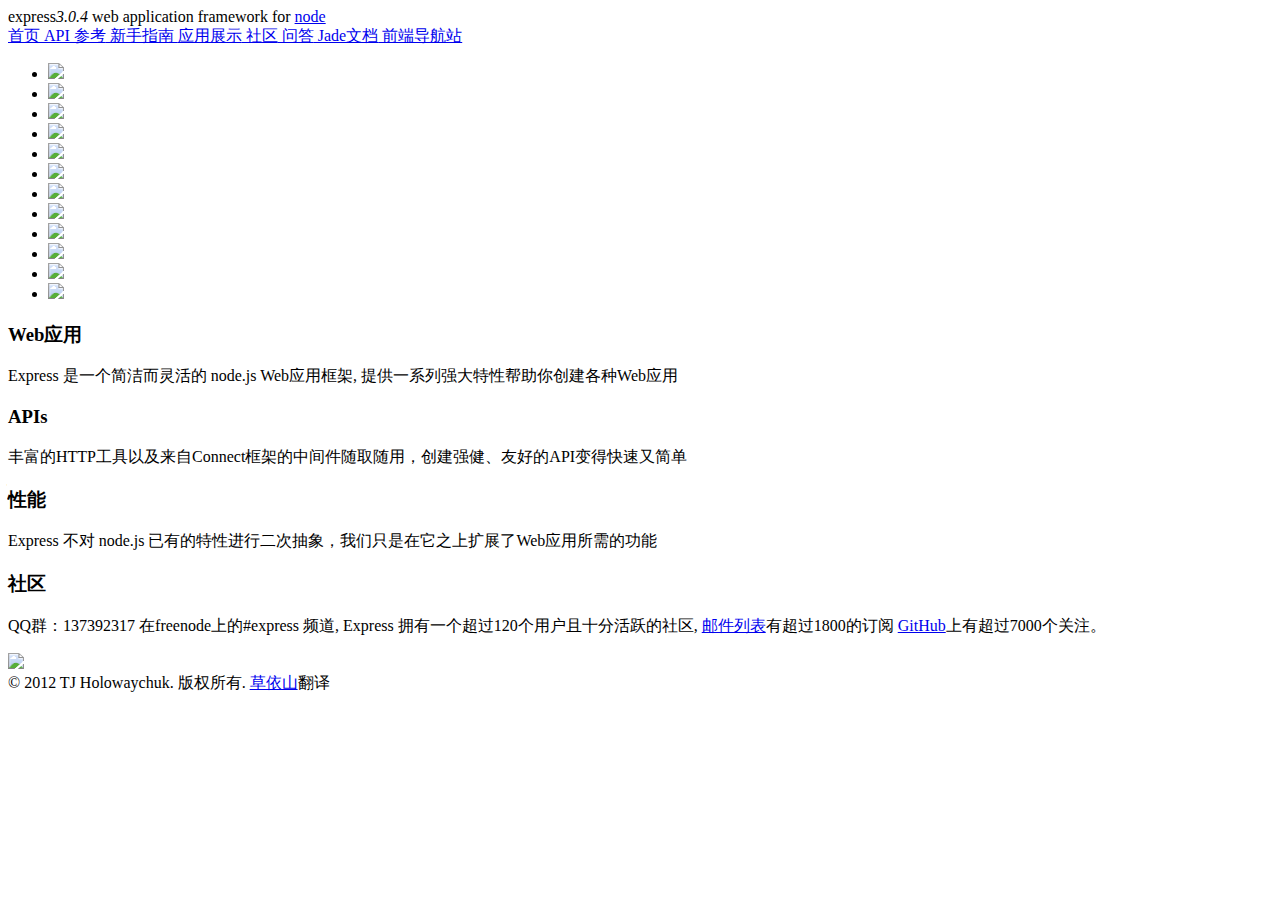
==== index.html @ d4cebff9 "重新生成" ====
<!DOCTYPE html><html><head><title>Express - 中文文档( node.js Web应用框架 )</title><link rel="stylesheet" href="style.css"><link rel="stylesheet" href="//fonts.googleapis.com/css?family=Open+Sans:300,400,600,700&amp;subset=latin,latin-ext"><meta http-equiv="Content-Type" content="text/html; charset=UTF-8"><meta name="keywords" content="node.js express 中文文档, node express 中文, node express中文文档, express 翻译 api, expressjs 文档, exress框架 中文手册, node expressjs 中文文档, expressjs 中文文档, node express中文, Express框架的中文, express 中文 node, node.js网络应用, express node 文档, express.js 中文, express 中文文档"><script src="http://libs.baidu.com/jquery/1.7.2/jquery.js"></script><script src="app.js"></script><script src="retina.js"></script></head><body><div class="bar"></div><section id="content"><header><section id="logo"><span class="express">express<em>3.0.4</em></span><span class="description"> 
web application framework for <a href="http://nodejs.org">node  </a></span></section><nav class="clearfix"><a href="./" target="_self" class="active"> 首页</a><a href="./api.html" target="_self" class=""> API 参考</a><a href="./guide.html" target="_self" class=""> 新手指南 </a><a href="./applications.html" target="_self" class=""> 应用展示</a><a href="./community.html" target="_self" class=""> 社区</a><a href="./faq.html" target="_self" class=""> 问答</a><a href="./jade.html" target="_self" class=""> Jade文档</a><a href="http://123.jser.us" target="_blank" class=""> 前端导航站 </a></nav></header></section><section id="logos"><div class="content"><ul><li><img src="./images/apps/logos/learnboost.png"></li><li><img src="./images/apps/logos/storify.png"></li><li><img src="./images/apps/logos/geeklist.png"></li><li><img src="./images/apps/logos/klout.png"></li><li><img src="./images/apps/logos/koding.png"></li><li><img src="./images/apps/logos/clipboard.png"></li><li><img src="./images/apps/logos/mcdonalds.png"></li><li><img src="./images/apps/logos/mozilla.png"></li><li><img src="./images/apps/logos/ebay.png"></li><!--+logo('nerve')--><li><img src="./images/apps/logos/uber.png"></li><li><img src="./images/apps/logos/starbucks.png"></li><li><img src="./images/apps/logos/yahoo.png"></li><!--+logo('canadian-tire')--><!--+logo('doodle-or-die')--></ul></div></section><section id="intro"><div class="content"><div id="boxes" class="clearfix"><section id="web-applications"><h3>Web应用</h3><p>Express 是一个简洁而灵活的 node.js Web应用框架, 提供一系列强大特性帮助你创建各种Web应用
</p></section><section id="apis"><h3>APIs</h3><p>丰富的HTTP工具以及来自Connect框架的中间件随取随用，创建强健、友好的API变得快速又简单
</p></section><section id="performance"><h3>性能</h3><p>Express 不对 node.js 已有的特性进行二次抽象，我们只是在它之上扩展了Web应用所需的功能
</p></section><section id="community"><h3>社区</h3><p>QQ群：137392317
在freenode上的#express 频道, Express 拥有一个超过120个用户且十分活跃的社区,
<a href="https://groups.google.com/group/express-js">邮件列表</a>有超过1800的订阅 
<a href="http://github.com/visionmedia/express">GitHub</a>上有超过7000个关注。 </p></section></div></div></section><script>(function() {
  var ga = document.createElement('script'); ga.type = 'text/javascript'; ga.async = true;
  ga.src = ('https:' == document.location.protocol ? 'https://' : 'http://') + 'hm.baidu.com/h.js?47a437a0834ace3da0dac1156ed8369f';
  var s = document.getElementsByTagName('script')[0]; s.parentNode.insertBefore(ga, s);
})();
</script><a id="top" href="#"><img src="images/arrow.png"></a><footer><div id="footer-content">© 2012 TJ Holowaychuk. 版权所有. <a href="http://jser.me">草依山</a>翻译</div></footer></body></html>
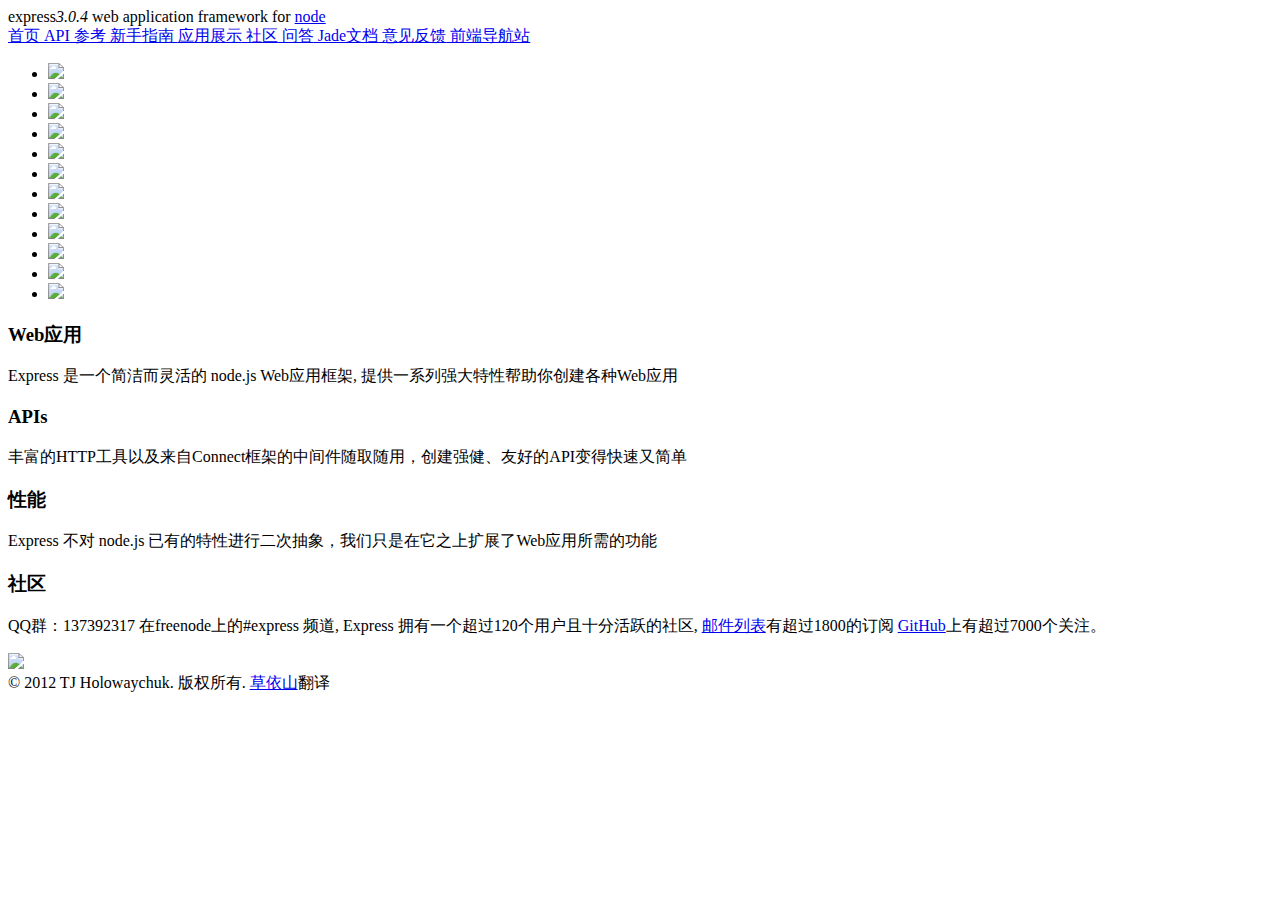
==== commit f25dc22a: "意见反馈" ====
--- a/index.html
+++ b/index.html
@@ -1,5 +1,5 @@
 <!DOCTYPE html><html><head><title>Express - 中文文档( node.js Web应用框架 )</title><link rel="stylesheet" href="style.css"><link rel="stylesheet" href="//fonts.googleapis.com/css?family=Open+Sans:300,400,600,700&amp;subset=latin,latin-ext"><meta http-equiv="Content-Type" content="text/html; charset=UTF-8"><meta name="keywords" content="node.js express 中文文档, node express 中文, node express中文文档, express 翻译 api, expressjs 文档, exress框架 中文手册, node expressjs 中文文档, expressjs 中文文档, node express中文, Express框架的中文, express 中文 node, node.js网络应用, express node 文档, express.js 中文, express 中文文档"><script src="http://libs.baidu.com/jquery/1.7.2/jquery.js"></script><script src="app.js"></script><script src="retina.js"></script></head><body><div class="bar"></div><section id="content"><header><section id="logo"><span class="express">express<em>3.0.4</em></span><span class="description"> 
-web application framework for <a href="http://nodejs.org">node  </a></span></section><nav class="clearfix"><a href="./" target="_self" class="active"> 首页</a><a href="./api.html" target="_self" class=""> API 参考</a><a href="./guide.html" target="_self" class=""> 新手指南 </a><a href="./applications.html" target="_self" class=""> 应用展示</a><a href="./community.html" target="_self" class=""> 社区</a><a href="./faq.html" target="_self" class=""> 问答</a><a href="./jade.html" target="_self" class=""> Jade文档</a><a href="http://123.jser.us" target="_blank" class=""> 前端导航站 </a></nav></header></section><section id="logos"><div class="content"><ul><li><img src="./images/apps/logos/learnboost.png"></li><li><img src="./images/apps/logos/storify.png"></li><li><img src="./images/apps/logos/geeklist.png"></li><li><img src="./images/apps/logos/klout.png"></li><li><img src="./images/apps/logos/koding.png"></li><li><img src="./images/apps/logos/clipboard.png"></li><li><img src="./images/apps/logos/mcdonalds.png"></li><li><img src="./images/apps/logos/mozilla.png"></li><li><img src="./images/apps/logos/ebay.png"></li><!--+logo('nerve')--><li><img src="./images/apps/logos/uber.png"></li><li><img src="./images/apps/logos/starbucks.png"></li><li><img src="./images/apps/logos/yahoo.png"></li><!--+logo('canadian-tire')--><!--+logo('doodle-or-die')--></ul></div></section><section id="intro"><div class="content"><div id="boxes" class="clearfix"><section id="web-applications"><h3>Web应用</h3><p>Express 是一个简洁而灵活的 node.js Web应用框架, 提供一系列强大特性帮助你创建各种Web应用
+web application framework for <a href="http://nodejs.org">node  </a></span></section><nav class="clearfix"><a href="./" target="_self" class="active"> 首页</a><a href="./api.html" target="_self" class=""> API 参考</a><a href="./guide.html" target="_self" class=""> 新手指南 </a><a href="./applications.html" target="_self" class=""> 应用展示</a><a href="./community.html" target="_self" class=""> 社区</a><a href="./faq.html" target="_self" class=""> 问答</a><a href="./jade.html" target="_self" class=""> Jade文档</a><a href="https://github.com/jserme/expressjs.com/issues/new" target="_self" class=""> 意见反馈</a><a href="http://123.jser.us" target="_blank" class=""> 前端导航站 </a></nav></header></section><section id="logos"><div class="content"><ul><li><img src="./images/apps/logos/learnboost.png"></li><li><img src="./images/apps/logos/storify.png"></li><li><img src="./images/apps/logos/geeklist.png"></li><li><img src="./images/apps/logos/klout.png"></li><li><img src="./images/apps/logos/koding.png"></li><li><img src="./images/apps/logos/clipboard.png"></li><li><img src="./images/apps/logos/mcdonalds.png"></li><li><img src="./images/apps/logos/mozilla.png"></li><li><img src="./images/apps/logos/ebay.png"></li><!--+logo('nerve')--><li><img src="./images/apps/logos/uber.png"></li><li><img src="./images/apps/logos/starbucks.png"></li><li><img src="./images/apps/logos/yahoo.png"></li><!--+logo('canadian-tire')--><!--+logo('doodle-or-die')--></ul></div></section><section id="intro"><div class="content"><div id="boxes" class="clearfix"><section id="web-applications"><h3>Web应用</h3><p>Express 是一个简洁而灵活的 node.js Web应用框架, 提供一系列强大特性帮助你创建各种Web应用
 </p></section><section id="apis"><h3>APIs</h3><p>丰富的HTTP工具以及来自Connect框架的中间件随取随用，创建强健、友好的API变得快速又简单
 </p></section><section id="performance"><h3>性能</h3><p>Express 不对 node.js 已有的特性进行二次抽象，我们只是在它之上扩展了Web应用所需的功能
 </p></section><section id="community"><h3>社区</h3><p>QQ群：137392317
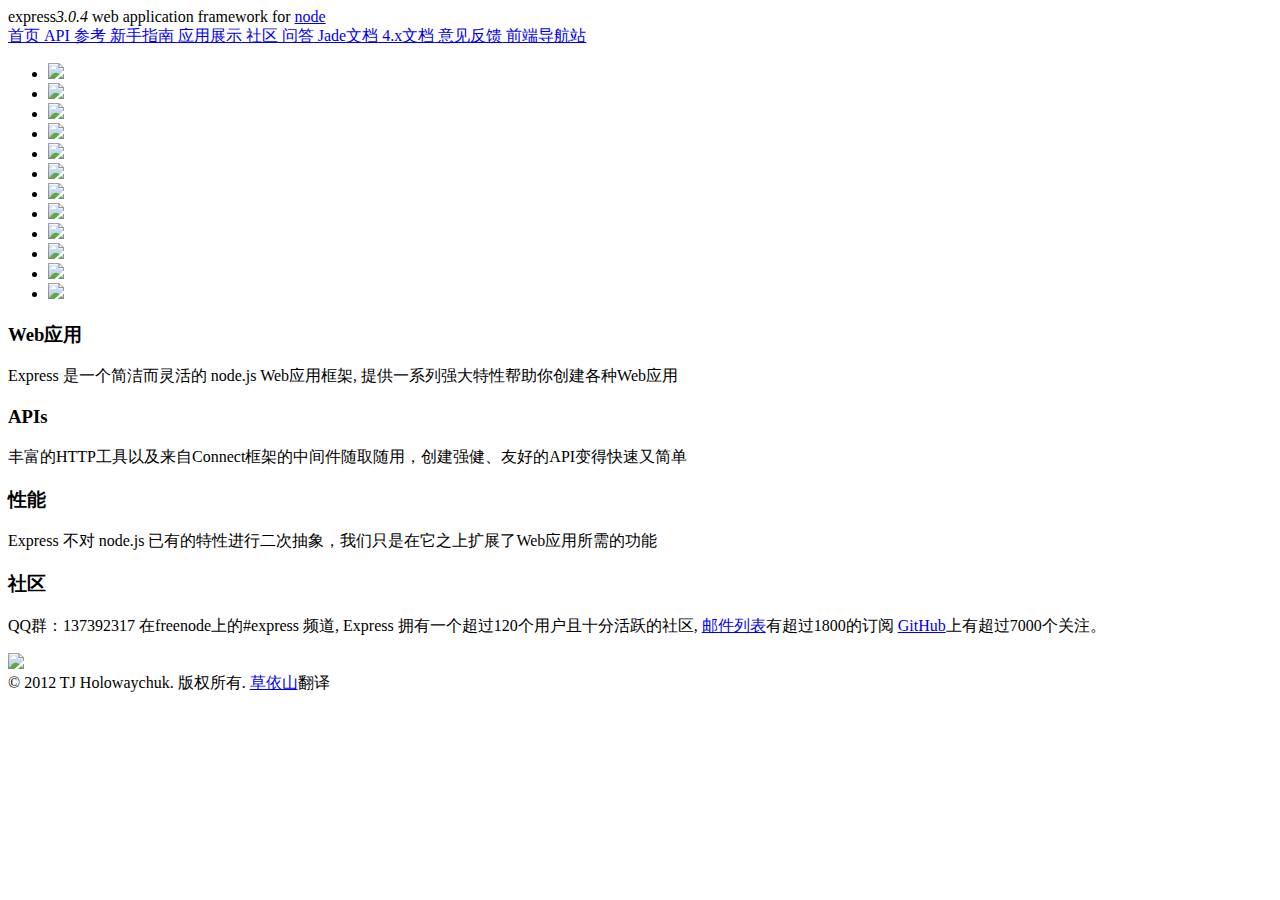
==== commit 44e7d6cc: "ready for 4.x doc" ====
--- a/index.html
+++ b/index.html
@@ -1,5 +1,5 @@
-<!DOCTYPE html><html><head><title>Express - 中文文档( node.js Web应用框架 )</title><link rel="stylesheet" href="style.css"><link rel="stylesheet" href="//fonts.googleapis.com/css?family=Open+Sans:300,400,600,700&amp;subset=latin,latin-ext"><meta http-equiv="Content-Type" content="text/html; charset=UTF-8"><meta name="keywords" content="node.js express 中文文档, node express 中文, node express中文文档, express 翻译 api, expressjs 文档, exress框架 中文手册, node expressjs 中文文档, expressjs 中文文档, node express中文, Express框架的中文, express 中文 node, node.js网络应用, express node 文档, express.js 中文, express 中文文档"><script src="http://libs.baidu.com/jquery/1.7.2/jquery.js"></script><script src="app.js"></script><script src="retina.js"></script></head><body><div class="bar"></div><section id="content"><header><section id="logo"><span class="express">express<em>3.0.4</em></span><span class="description"> 
-web application framework for <a href="http://nodejs.org">node  </a></span></section><nav class="clearfix"><a href="./" target="_self" class="active"> 首页</a><a href="./api.html" target="_self" class=""> API 参考</a><a href="./guide.html" target="_self" class=""> 新手指南 </a><a href="./applications.html" target="_self" class=""> 应用展示</a><a href="./community.html" target="_self" class=""> 社区</a><a href="./faq.html" target="_self" class=""> 问答</a><a href="./jade.html" target="_self" class=""> Jade文档</a><a href="https://github.com/jserme/expressjs.com/issues/new" target="_self" class=""> 意见反馈</a><a href="http://123.jser.us" target="_blank" class=""> 前端导航站 </a></nav></header></section><section id="logos"><div class="content"><ul><li><img src="./images/apps/logos/learnboost.png"></li><li><img src="./images/apps/logos/storify.png"></li><li><img src="./images/apps/logos/geeklist.png"></li><li><img src="./images/apps/logos/klout.png"></li><li><img src="./images/apps/logos/koding.png"></li><li><img src="./images/apps/logos/clipboard.png"></li><li><img src="./images/apps/logos/mcdonalds.png"></li><li><img src="./images/apps/logos/mozilla.png"></li><li><img src="./images/apps/logos/ebay.png"></li><!--+logo('nerve')--><li><img src="./images/apps/logos/uber.png"></li><li><img src="./images/apps/logos/starbucks.png"></li><li><img src="./images/apps/logos/yahoo.png"></li><!--+logo('canadian-tire')--><!--+logo('doodle-or-die')--></ul></div></section><section id="intro"><div class="content"><div id="boxes" class="clearfix"><section id="web-applications"><h3>Web应用</h3><p>Express 是一个简洁而灵活的 node.js Web应用框架, 提供一系列强大特性帮助你创建各种Web应用
+<!DOCTYPE html><html><head><title>Express - 中文文档( node.js Web应用框架 )</title><link rel="stylesheet" href="/style.css"><link rel="stylesheet" href="//fonts.googleapis.com/css?family=Open+Sans:300,400,600,700&amp;amp;subset=latin,latin-ext"><meta http-equiv="Content-Type" content="text/html; charset=UTF-8"><meta name="keywords" content="node.js express 中文文档, node express 中文, node express中文文档, express 翻译 api, expressjs 文档, exress框架 中文手册, node expressjs 中文文档, expressjs 中文文档, node express中文, Express框架的中文, express 中文 node, node.js网络应用, express node 文档, express.js 中文, express 中文文档"><script src="http://libs.baidu.com/jquery/1.7.2/jquery.js"></script><script src="/app.js"></script><script src="/retina.js"></script></head><body><div class="bar"></div><section id="content"><header><section id="logo"><span class="express">express<em>3.0.4</em></span><span class="description"> 
+web application framework for <a href="http://nodejs.org">node  </a></span></section><nav class="clearfix"><a href="/" target="_self" class="active"> 首页</a><a href="/3x_zh-cn/api.html" target="_self"> API 参考</a><a href="/guide.html" target="_self"> 新手指南 </a><a href="/applications.html" target="_self"> 应用展示</a><a href="/community.html" target="_self"> 社区</a><a href="/faq.html" target="_self"> 问答</a><a href="/jade.html" target="_self"> Jade文档</a><a href="/4x_zh-cn/api.html" target="_self"> 4.x文档</a><a href="https://github.com/jserme/expressjs.com/issues/new" target="_self"> 意见反馈</a><a href="http://123.jser.us" target="_blank"> 前端导航站 </a></nav></header></section><section id="logos"><div class="content"><ul><li><img src="./images/apps/logos/learnboost.png"></li><li><img src="./images/apps/logos/storify.png"></li><li><img src="./images/apps/logos/geeklist.png"></li><li><img src="./images/apps/logos/klout.png"></li><li><img src="./images/apps/logos/koding.png"></li><li><img src="./images/apps/logos/clipboard.png"></li><li><img src="./images/apps/logos/mcdonalds.png"></li><li><img src="./images/apps/logos/mozilla.png"></li><li><img src="./images/apps/logos/ebay.png"></li><!--+logo('nerve')--><li><img src="./images/apps/logos/uber.png"></li><li><img src="./images/apps/logos/starbucks.png"></li><li><img src="./images/apps/logos/yahoo.png"></li><!--+logo('canadian-tire')--><!--+logo('doodle-or-die')--></ul></div></section><section id="intro"><div class="content"><div id="boxes" class="clearfix"><section id="web-applications"><h3>Web应用</h3><p>Express 是一个简洁而灵活的 node.js Web应用框架, 提供一系列强大特性帮助你创建各种Web应用
 </p></section><section id="apis"><h3>APIs</h3><p>丰富的HTTP工具以及来自Connect框架的中间件随取随用，创建强健、友好的API变得快速又简单
 </p></section><section id="performance"><h3>性能</h3><p>Express 不对 node.js 已有的特性进行二次抽象，我们只是在它之上扩展了Web应用所需的功能
 </p></section><section id="community"><h3>社区</h3><p>QQ群：137392317
@@ -10,4 +10,4 @@
   ga.src = ('https:' == document.location.protocol ? 'https://' : 'http://') + 'hm.baidu.com/h.js?47a437a0834ace3da0dac1156ed8369f';
   var s = document.getElementsByTagName('script')[0]; s.parentNode.insertBefore(ga, s);
 })();
-</script><a id="top" href="#"><img src="images/arrow.png"></a><footer><div id="footer-content">© 2012 TJ Holowaychuk. 版权所有. <a href="http://jser.me">草依山</a>翻译</div></footer></body></html>+</script><a id="top" href="#"><img src="/images/arrow.png"></a><footer><div id="footer-content">© 2012 TJ Holowaychuk. 版权所有. <a href="http://jser.me">草依山</a>翻译</div></footer></body></html>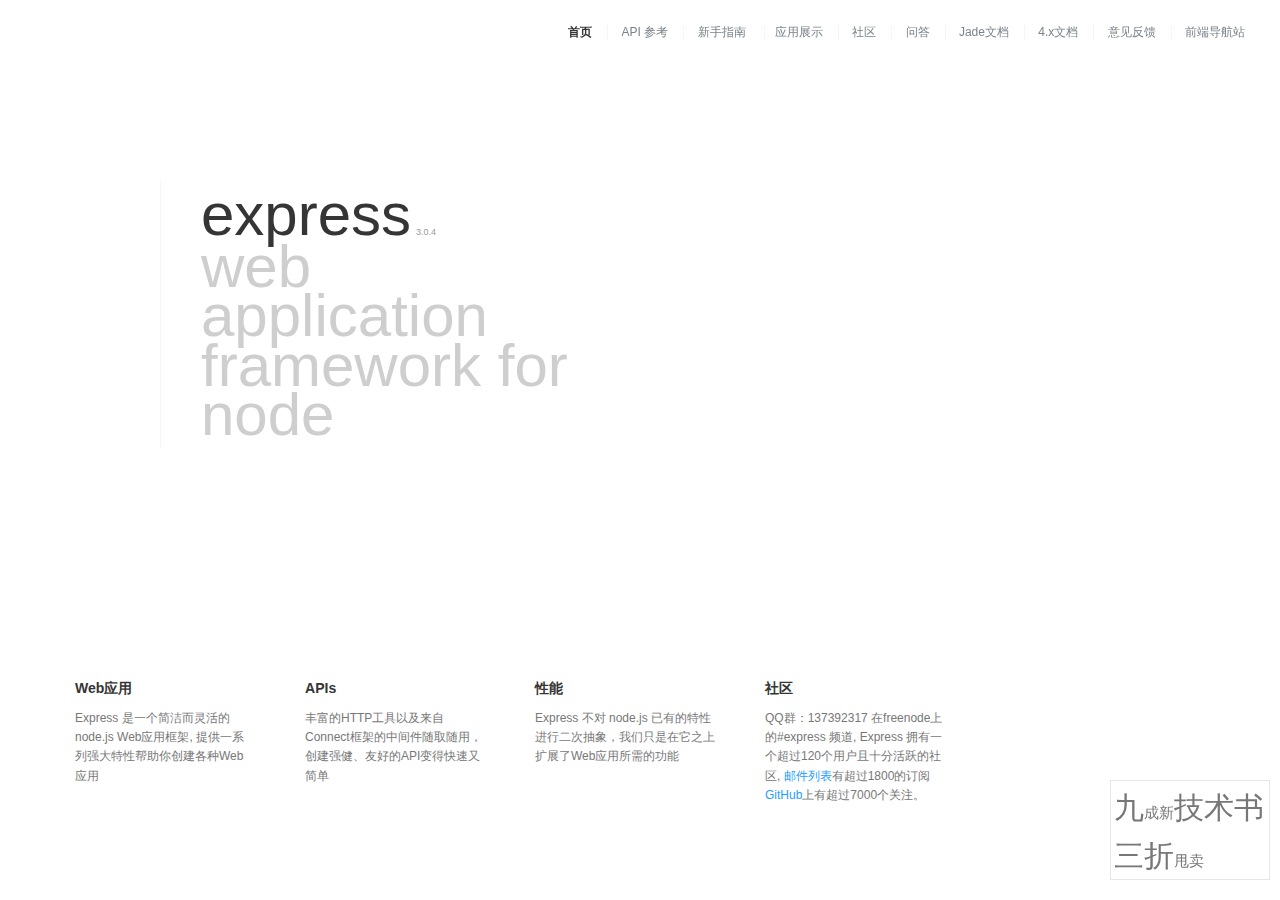
==== commit c4ac86c0: "add book" ====
--- a/index.html
+++ b/index.html
@@ -1,11 +1,11 @@
-<!DOCTYPE html><html><head><title>Express - 中文文档( node.js Web应用框架 )</title><link rel="stylesheet" href="/style.css"><link rel="stylesheet" href="//fonts.googleapis.com/css?family=Open+Sans:300,400,600,700&amp;amp;subset=latin,latin-ext"><meta http-equiv="Content-Type" content="text/html; charset=UTF-8"><meta name="keywords" content="node.js express 中文文档, node express 中文, node express中文文档, express 翻译 api, expressjs 文档, exress框架 中文手册, node expressjs 中文文档, expressjs 中文文档, node express中文, Express框架的中文, express 中文 node, node.js网络应用, express node 文档, express.js 中文, express 中文文档"><script src="http://libs.baidu.com/jquery/1.7.2/jquery.js"></script><script src="/app.js"></script><script src="/retina.js"></script></head><body><div class="bar"></div><section id="content"><header><section id="logo"><span class="express">express<em>3.0.4</em></span><span class="description"> 
+<!DOCTYPE html><html><head><title>Express - 中文文档( node.js Web应用框架 )</title><link rel="stylesheet" href="/style.css"><meta http-equiv="Content-Type" content="text/html; charset=UTF-8"><meta name="keywords" content="node.js express 中文文档, node express 中文, node express中文文档, express 翻译 api, expressjs 文档, exress框架 中文手册, node expressjs 中文文档, expressjs 中文文档, node express中文, Express框架的中文, express 中文 node, node.js网络应用, express node 文档, express.js 中文, express 中文文档"><script src="http://libs.baidu.com/jquery/1.7.2/jquery.js"></script><script src="/app.js"></script><script src="/retina.js"></script></head><body><div class="bar"></div><section id="content"><header><section id="logo"><span class="express">express<em>3.0.4</em></span><span class="description"> 
 web application framework for <a href="http://nodejs.org">node  </a></span></section><nav class="clearfix"><a href="/" target="_self" class="active"> 首页</a><a href="/3x_zh-cn/api.html" target="_self"> API 参考</a><a href="/guide.html" target="_self"> 新手指南 </a><a href="/applications.html" target="_self"> 应用展示</a><a href="/community.html" target="_self"> 社区</a><a href="/faq.html" target="_self"> 问答</a><a href="/jade.html" target="_self"> Jade文档</a><a href="/4x_zh-cn/api.html" target="_self"> 4.x文档</a><a href="https://github.com/jserme/expressjs.com/issues/new" target="_self"> 意见反馈</a><a href="http://123.jser.us" target="_blank"> 前端导航站 </a></nav></header></section><section id="logos"><div class="content"><ul><li><img src="./images/apps/logos/learnboost.png"></li><li><img src="./images/apps/logos/storify.png"></li><li><img src="./images/apps/logos/geeklist.png"></li><li><img src="./images/apps/logos/klout.png"></li><li><img src="./images/apps/logos/koding.png"></li><li><img src="./images/apps/logos/clipboard.png"></li><li><img src="./images/apps/logos/mcdonalds.png"></li><li><img src="./images/apps/logos/mozilla.png"></li><li><img src="./images/apps/logos/ebay.png"></li><!--+logo('nerve')--><li><img src="./images/apps/logos/uber.png"></li><li><img src="./images/apps/logos/starbucks.png"></li><li><img src="./images/apps/logos/yahoo.png"></li><!--+logo('canadian-tire')--><!--+logo('doodle-or-die')--></ul></div></section><section id="intro"><div class="content"><div id="boxes" class="clearfix"><section id="web-applications"><h3>Web应用</h3><p>Express 是一个简洁而灵活的 node.js Web应用框架, 提供一系列强大特性帮助你创建各种Web应用
 </p></section><section id="apis"><h3>APIs</h3><p>丰富的HTTP工具以及来自Connect框架的中间件随取随用，创建强健、友好的API变得快速又简单
 </p></section><section id="performance"><h3>性能</h3><p>Express 不对 node.js 已有的特性进行二次抽象，我们只是在它之上扩展了Web应用所需的功能
 </p></section><section id="community"><h3>社区</h3><p>QQ群：137392317
 在freenode上的#express 频道, Express 拥有一个超过120个用户且十分活跃的社区,
 <a href="https://groups.google.com/group/express-js">邮件列表</a>有超过1800的订阅 
-<a href="http://github.com/visionmedia/express">GitHub</a>上有超过7000个关注。 </p></section></div></div></section><script>(function() {
+<a href="http://github.com/visionmedia/express">GitHub</a>上有超过7000个关注。 </p></section></div></div></section><div class="oldbooks"><a target="_blank" href="http://s.2.taobao.com/list/list.htm?&amp;usernick=yh1083103665"><span class="strong">九</span>成新<span class="strong">技术书</span><br><span class="strong">三折</span>甩卖</a></div><script>(function() {
   var ga = document.createElement('script'); ga.type = 'text/javascript'; ga.async = true;
   ga.src = ('https:' == document.location.protocol ? 'https://' : 'http://') + 'hm.baidu.com/h.js?47a437a0834ace3da0dac1156ed8369f';
   var s = document.getElementsByTagName('script')[0]; s.parentNode.insertBefore(ga, s);
--- a/style.css
+++ b/style.css
@@ -0,0 +1,493 @@
+/* general */
+
+* {
+  -webkit-box-sizing: border-box;
+  -moz-box-sizing: border-box;
+  box-sizing: border-box;
+}
+
+body {
+  font: 400 14px/1.6 "Open Sans", sans-serif;
+  margin: 0;
+  padding: 0;
+  color: #777;
+}
+
+h1, h2, h3 {
+  margin: 5px 0;
+  font-weight: normal;
+  color: #353535;
+  -webkit-font-smoothing: antialiased;
+}
+
+p em {
+  font-weight: bold;
+  font-style: normal;
+  color: #353535;
+}
+
+p {
+  margin: 20px 0;
+}
+
+strong {
+  color: #353535;
+}
+
+.inner {
+  margin-top: 100px;
+}
+
+#content {
+  margin-left: 80px;
+  width: 900px;
+  margin-bottom: 80px;
+}
+
+li code {
+  color: #353535;
+}
+
+section section p {
+  width: 60%;
+}
+
+h2 {
+  margin-top: 80px;
+  font-weight: bold;
+}
+
+h3 {
+  background: url(images/hr.png) top center no-repeat;
+  margin-top: 40px;
+  padding-top: 50px;
+  padding-bottom: 5px;
+  font-weight: bold;
+}
+
+/* links */
+
+a {
+  color: #259dff;
+  text-decoration: none;
+}
+
+a:hover {
+  text-decoration: underline;
+}
+
+:target {
+  padding-top: 100px;
+}
+
+nav a {
+  font-size: 12px;
+  color: #7B838A;
+}
+
+/* logo */
+
+#logo {
+  margin-top: 180px;
+  margin-bottom: 180px;
+  margin-left: 80px;
+  padding-left: 40px;
+  width: 440px;
+  border-left: 1px dotted #eee;
+  -webkit-font-smoothing: antialiased;
+}
+
+#logo .express {
+  display: block;
+  font: 400 60px "Helvetica Neue", Helvetica, Arial, sans-serif;
+  color: #353535;
+  width: 100%;
+}
+
+#logo .description {
+  position: relative;
+  top: -5px;
+  font: 100 60px "Helvetica Neue", Helvetica, Arial, sans-serif;
+  color: #cecece;
+  line-height: .75;
+}
+
+#logo em {
+  font-style: normal;
+  font-weight: 100;
+  font-size: 9px;
+  color: #999;
+  margin-left: 5px;
+}
+
+#logo a {
+  color: #cecece;
+}
+
+#logo a:hover {
+  text-decoration: none;
+  color: #858585;
+}
+
+/* secondary page logo */
+
+.inner header {
+  position: fixed;
+  top: 0;
+  left: 0;
+  background: rgba(255,255,255,.9);
+  width: 100%;
+  height: 55px;
+  z-index: 100;
+}
+
+.inner.scroll header {
+  border-bottom: 1px solid #ddd;
+  box-shadow: 0 0 4px #eee;
+}
+
+.inner #logo {
+  position: fixed;
+  top: 0;
+  margin: 0;
+  padding: 10px 25px;
+  width: auto;
+  border-left: none;
+}
+
+.inner #logo .express {
+  font-size: 25px;
+}
+
+.inner #logo em {
+  display: none;
+}
+
+.inner .description {
+  display: none;
+}
+
+/* code */
+
+p code {
+  background: #efefef;
+  border: 1px solid #eaeaea;
+  font-family: monaco, monospace;
+  font-size: .75em;
+  padding: 2px 8px;
+  -webkit-border-radius: 3px;
+}
+
+pre {
+  color: #353535;
+  font-size: 14px;
+  line-height: 1.4;
+  margin: 20px 0;
+  padding: 20px;
+  background: white;
+  border: 1px solid #e7e7e7;
+  border-bottom: 1px solid #ddd;
+  -webkit-box-shadow: 0 1px 3px 0 #eee;
+  -webkit-border-radius: 3px;
+}
+
+pre code {
+  font-family: monaco, monospace;
+  font-size: .8em;
+}
+
+code .comment { color: #888 }
+code .init { color: #2F6FAD }
+code .string { color: #5890AD }
+code .keyword { color: #8A6343 }
+code .number { color: #2F6FAD }
+
+/* top button */
+
+.scroll #top {
+  opacity: .2;
+}
+
+#top {
+  line-height: 0;
+  background: black;
+  -webkit-border-radius: 2px;
+  position: fixed;
+  bottom: 15px;
+  right: 15px;
+  padding: 8px;
+  text-decoration: none;
+  color: white;
+  opacity: 0;
+  -webkit-transition: opacity 300ms;
+}
+
+#top:hover {
+  opacity: 1;
+}
+
+#top img {
+  width: 8px;
+  height: 5px;
+}
+
+/* navigation */
+
+nav {
+  position: fixed;
+  top: 20px;
+  right: 15px;
+  z-index: 100;
+}
+
+nav a {
+  margin: 0 5px;
+  padding-right: 15px;
+  border-right: 1px dotted #eee;
+}
+
+nav a:last-child {
+  border-right: none;
+}
+
+nav a.active {
+  font-weight: bold;
+  color: #353535;
+}
+
+/* clearfix */
+
+.clearfix:after {
+  content: ".";
+  display: block;
+  clear: both;
+  visibility: hidden;
+  line-height: 0;
+  height: 0;
+}
+ 
+.clearfix {
+  display: inline-block;
+}
+ 
+html[xmlns] .clearfix {
+  display: block;
+}
+ 
+* html .clearfix {
+  height: 1%;
+}
+
+/* boxes */
+
+#boxes {
+  background: url(images/hr.png) top center no-repeat;
+  margin-left: 50px;
+  padding-top: 50px;
+  padding-bottom: 50px;
+  font-size: 12px;
+}
+
+.inner #boxes {
+  font-size: 13px;
+}
+
+#boxes section {
+  width: 180px;
+  margin: 0 25px;
+  float: left;
+}
+
+#boxes h3 {
+  background: none;
+  margin-top: 0;
+  padding-top: 0;
+}
+
+#boxes section p {
+  width: 100%;
+  margin-top: 5px;
+  margin-bottom: 20px;
+}
+
+/* secondary menu */
+
+#menu {
+  position: fixed;
+  margin: 0;
+  padding: 0;
+  top: 105px;
+  right: 30px;
+  height: 500px;
+  text-align: right;
+  font-size: 13px;
+}
+
+#menu li {
+  list-style: none;
+}
+
+#menu ul {
+  height: 0;
+  overflow-y: hidden;
+}
+
+#menu ul.active {
+  height: auto;
+}
+
+#menu > li > a {
+  color: #353535;
+  font-weight: bold;
+}
+
+#menu ul a {
+  color: #7B838A;
+}
+
+#menu ul a.active {
+  color: #259dff;
+}
+
+/* applications page */
+
+.application h2 {
+  margin: 0;
+}
+
+.application {
+  background: url(images/hr.png) top center no-repeat;
+  padding: 80px 0;
+  height: 600px;
+  position: relative;
+}
+
+.application p {
+  float: left;
+  width: 30%;
+}
+
+.application img {
+  float: right;
+}
+
+.application .link {
+  position: absolute;
+  bottom: 15px;
+  left: 15px;
+}
+
+/* ipad landscape */
+
+@media all and (max-width: 1200px) {
+  #content {
+    width: 760px;
+  }
+
+  .applications #content,
+  .community #content {
+    width: 900px;
+  }
+}
+
+/* ipad portrait */
+
+@media all and (max-width: 768px) {
+  #content {
+    width: 500px;
+  }
+
+  .applications #content,
+  .community #content {
+    width: 600px;
+  }
+
+  .application img {
+    width: 60%;
+  }
+
+  .application {
+    height: 450px;
+  }
+
+  #boxes {
+    margin-left: 0;
+  }
+
+  #boxes section {
+    width: 100%;
+    margin-top: 20px;
+    margin-left: 0;
+  }
+}
+
+/* iphone portrait */
+
+@media all and (max-width: 650px) {
+  #logo {
+    margin-left: 0;
+  }
+
+  #content {
+    width: 380px;
+  }
+
+  .applications #content,
+  .community #content {
+    width: 500px;
+  }
+
+  section section p {
+    width: 100%;
+  }
+
+  .application {
+    height: 380px;
+  }
+
+  .application img {
+    width: 60%;
+  }
+
+  #boxes {
+    margin-left: 0;
+  }
+
+  #boxes section {
+    width: 100%;
+    margin-top: 20px;
+    margin-left: 0;
+  }
+}
+
+/* tmp */
+
+#logos, footer {
+  display: none;
+}
+
+.oldbooks {
+  width:160px;
+  height:100px;
+  font-size:15px;
+  color:#464646;
+  border:1px solid #E7E7E7;
+  position:fixed;
+  padding:3px;
+  bottom:20px;
+  right:10px;
+  cursor:pointer;
+}
+.oldbooks a {
+  color:#777;
+  text-decoration:none;
+}
+.oldbooks a:hover {
+  color:#484848;
+}
+.oldbooks:hover {
+  border:1px solid #484848;
+}
+.oldbooks .strong{
+  font-size:30px;
+}
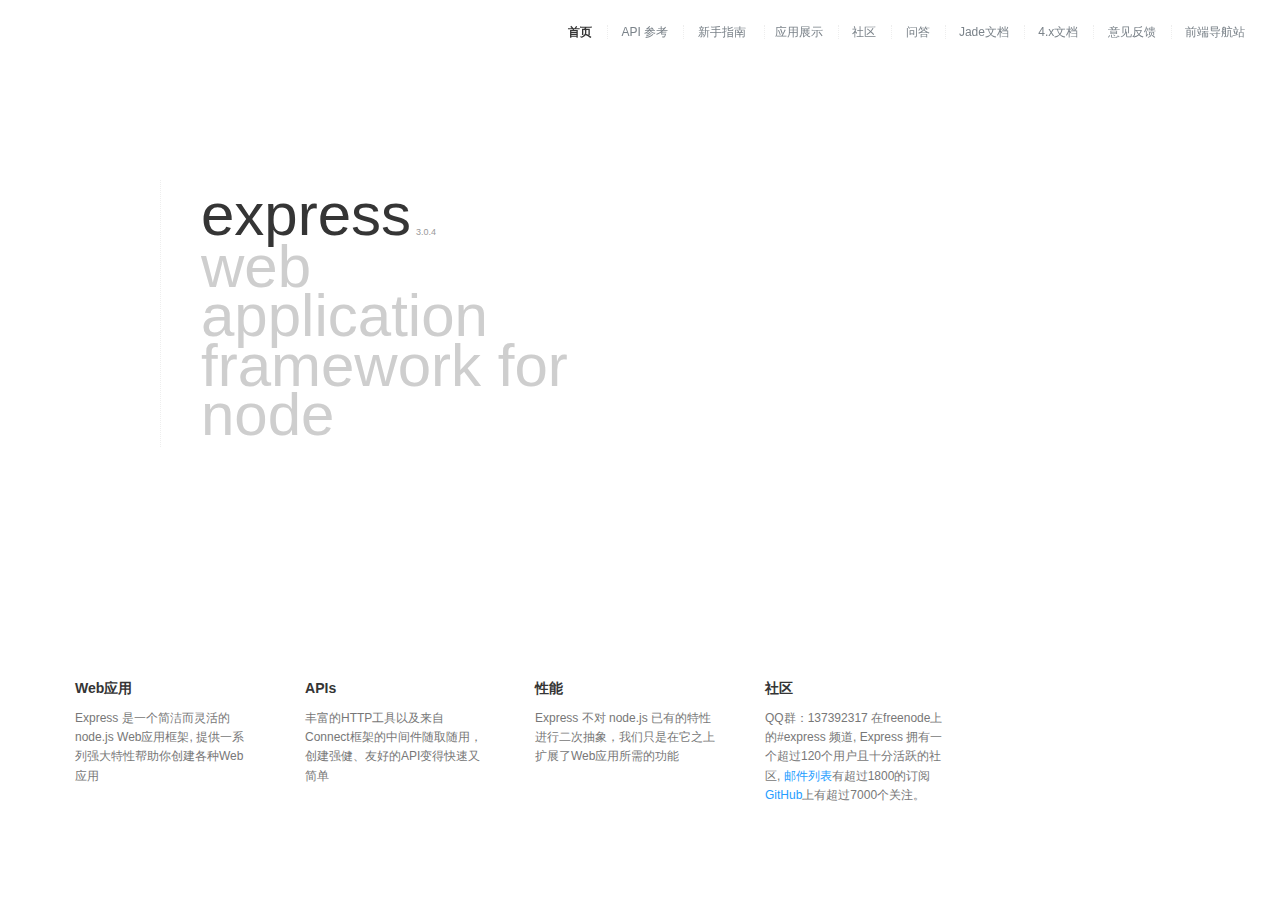
==== commit d87ca452: "clean ad and remove logos" ====
--- a/index.html
+++ b/index.html
@@ -1,11 +1,11 @@
 <!DOCTYPE html><html><head><title>Express - 中文文档( node.js Web应用框架 )</title><link rel="stylesheet" href="/style.css"><meta http-equiv="Content-Type" content="text/html; charset=UTF-8"><meta name="keywords" content="node.js express 中文文档, node express 中文, node express中文文档, express 翻译 api, expressjs 文档, exress框架 中文手册, node expressjs 中文文档, expressjs 中文文档, node express中文, Express框架的中文, express 中文 node, node.js网络应用, express node 文档, express.js 中文, express 中文文档"><script src="http://libs.baidu.com/jquery/1.7.2/jquery.js"></script><script src="/app.js"></script><script src="/retina.js"></script></head><body><div class="bar"></div><section id="content"><header><section id="logo"><span class="express">express<em>3.0.4</em></span><span class="description"> 
-web application framework for <a href="http://nodejs.org">node  </a></span></section><nav class="clearfix"><a href="/" target="_self" class="active"> 首页</a><a href="/3x_zh-cn/api.html" target="_self"> API 参考</a><a href="/guide.html" target="_self"> 新手指南 </a><a href="/applications.html" target="_self"> 应用展示</a><a href="/community.html" target="_self"> 社区</a><a href="/faq.html" target="_self"> 问答</a><a href="/jade.html" target="_self"> Jade文档</a><a href="/4x_zh-cn/api.html" target="_self"> 4.x文档</a><a href="https://github.com/jserme/expressjs.com/issues/new" target="_self"> 意见反馈</a><a href="http://123.jser.us" target="_blank"> 前端导航站 </a></nav></header></section><section id="logos"><div class="content"><ul><li><img src="./images/apps/logos/learnboost.png"></li><li><img src="./images/apps/logos/storify.png"></li><li><img src="./images/apps/logos/geeklist.png"></li><li><img src="./images/apps/logos/klout.png"></li><li><img src="./images/apps/logos/koding.png"></li><li><img src="./images/apps/logos/clipboard.png"></li><li><img src="./images/apps/logos/mcdonalds.png"></li><li><img src="./images/apps/logos/mozilla.png"></li><li><img src="./images/apps/logos/ebay.png"></li><!--+logo('nerve')--><li><img src="./images/apps/logos/uber.png"></li><li><img src="./images/apps/logos/starbucks.png"></li><li><img src="./images/apps/logos/yahoo.png"></li><!--+logo('canadian-tire')--><!--+logo('doodle-or-die')--></ul></div></section><section id="intro"><div class="content"><div id="boxes" class="clearfix"><section id="web-applications"><h3>Web应用</h3><p>Express 是一个简洁而灵活的 node.js Web应用框架, 提供一系列强大特性帮助你创建各种Web应用
+web application framework for <a href="http://nodejs.org">node  </a></span></section><nav class="clearfix"><a href="/" target="_self" class="active"> 首页</a><a href="/3x_zh-cn/api.html" target="_self"> API 参考</a><a href="/guide.html" target="_self"> 新手指南 </a><a href="/applications.html" target="_self"> 应用展示</a><a href="/community.html" target="_self"> 社区</a><a href="/faq.html" target="_self"> 问答</a><a href="/jade.html" target="_self"> Jade文档</a><a href="/4x_zh-cn/api.html" target="_self"> 4.x文档</a><a href="https://github.com/jserme/expressjs.com/issues/new" target="_self"> 意见反馈</a><a href="http://123.jser.us" target="_blank"> 前端导航站 </a></nav></header></section><section id="intro"><div class="content"><div id="boxes" class="clearfix"><section id="web-applications"><h3>Web应用</h3><p>Express 是一个简洁而灵活的 node.js Web应用框架, 提供一系列强大特性帮助你创建各种Web应用
 </p></section><section id="apis"><h3>APIs</h3><p>丰富的HTTP工具以及来自Connect框架的中间件随取随用，创建强健、友好的API变得快速又简单
 </p></section><section id="performance"><h3>性能</h3><p>Express 不对 node.js 已有的特性进行二次抽象，我们只是在它之上扩展了Web应用所需的功能
 </p></section><section id="community"><h3>社区</h3><p>QQ群：137392317
 在freenode上的#express 频道, Express 拥有一个超过120个用户且十分活跃的社区,
 <a href="https://groups.google.com/group/express-js">邮件列表</a>有超过1800的订阅 
-<a href="http://github.com/visionmedia/express">GitHub</a>上有超过7000个关注。 </p></section></div></div></section><div class="oldbooks"><a target="_blank" href="http://s.2.taobao.com/list/list.htm?&amp;usernick=yh1083103665"><span class="strong">九</span>成新<span class="strong">技术书</span><br><span class="strong">三折</span>甩卖</a></div><script>(function() {
+<a href="http://github.com/visionmedia/express">GitHub</a>上有超过7000个关注。 </p></section></div></div></section><script>(function() {
   var ga = document.createElement('script'); ga.type = 'text/javascript'; ga.async = true;
   ga.src = ('https:' == document.location.protocol ? 'https://' : 'http://') + 'hm.baidu.com/h.js?47a437a0834ace3da0dac1156ed8369f';
   var s = document.getElementsByTagName('script')[0]; s.parentNode.insertBefore(ga, s);
--- a/style.css
+++ b/style.css
@@ -465,29 +465,3 @@
 #logos, footer {
   display: none;
 }
-
-.oldbooks {
-  width:160px;
-  height:100px;
-  font-size:15px;
-  color:#464646;
-  border:1px solid #E7E7E7;
-  position:fixed;
-  padding:3px;
-  bottom:20px;
-  right:10px;
-  cursor:pointer;
-}
-.oldbooks a {
-  color:#777;
-  text-decoration:none;
-}
-.oldbooks a:hover {
-  color:#484848;
-}
-.oldbooks:hover {
-  border:1px solid #484848;
-}
-.oldbooks .strong{
-  font-size:30px;
-}
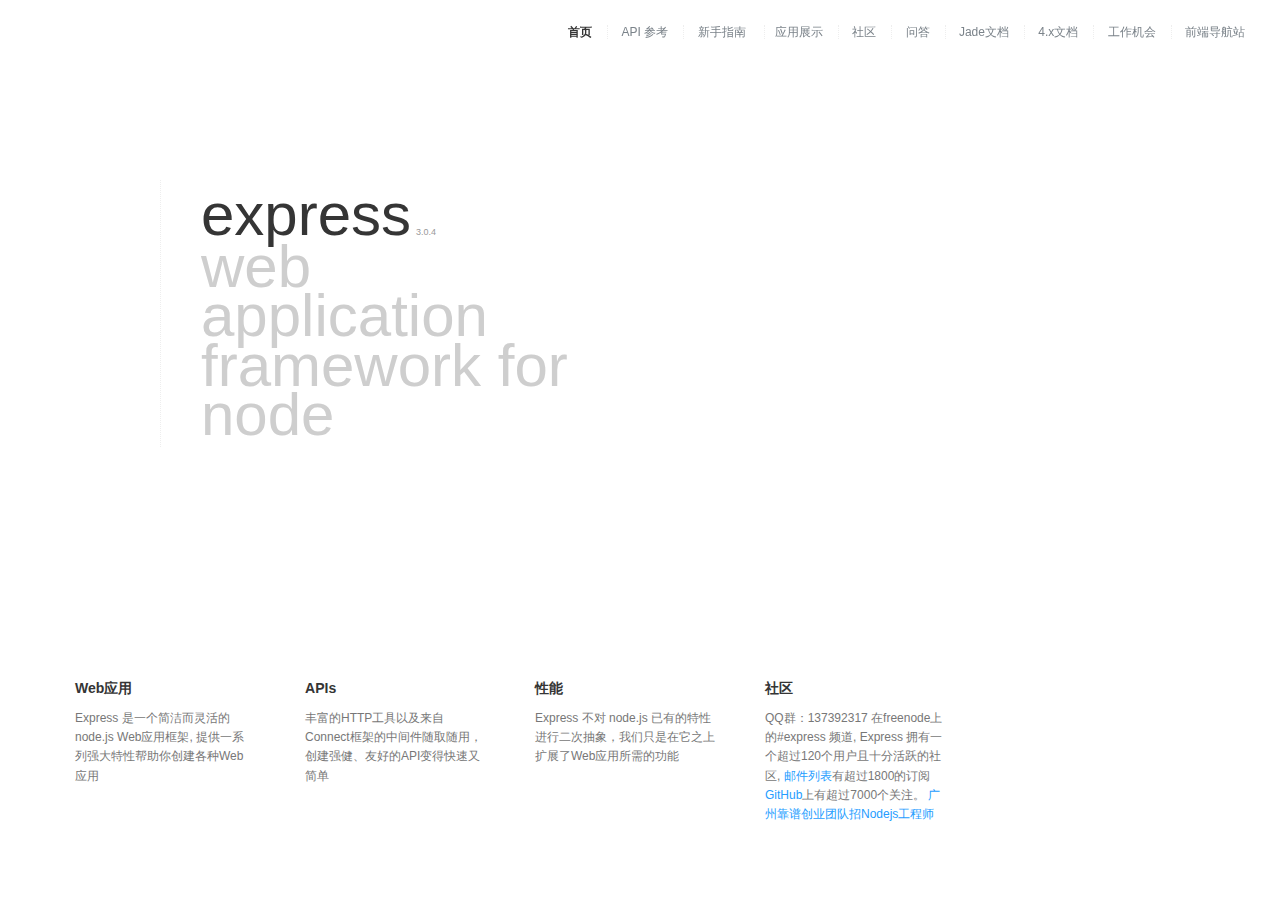
==== commit 6db00981: "update  site" ====
--- a/index.html
+++ b/index.html
@@ -1,11 +1,12 @@
-<!DOCTYPE html><html><head><title>Express - 中文文档( node.js Web应用框架 )</title><link rel="stylesheet" href="/style.css"><meta http-equiv="Content-Type" content="text/html; charset=UTF-8"><meta name="keywords" content="node.js express 中文文档, node express 中文, node express中文文档, express 翻译 api, expressjs 文档, exress框架 中文手册, node expressjs 中文文档, expressjs 中文文档, node express中文, Express框架的中文, express 中文 node, node.js网络应用, express node 文档, express.js 中文, express 中文文档"><script src="http://libs.baidu.com/jquery/1.7.2/jquery.js"></script><script src="/app.js"></script><script src="/retina.js"></script></head><body><div class="bar"></div><section id="content"><header><section id="logo"><span class="express">express<em>3.0.4</em></span><span class="description"> 
-web application framework for <a href="http://nodejs.org">node  </a></span></section><nav class="clearfix"><a href="/" target="_self" class="active"> 首页</a><a href="/3x_zh-cn/api.html" target="_self"> API 参考</a><a href="/guide.html" target="_self"> 新手指南 </a><a href="/applications.html" target="_self"> 应用展示</a><a href="/community.html" target="_self"> 社区</a><a href="/faq.html" target="_self"> 问答</a><a href="/jade.html" target="_self"> Jade文档</a><a href="/4x_zh-cn/api.html" target="_self"> 4.x文档</a><a href="https://github.com/jserme/expressjs.com/issues/new" target="_self"> 意见反馈</a><a href="http://123.jser.us" target="_blank"> 前端导航站 </a></nav></header></section><section id="intro"><div class="content"><div id="boxes" class="clearfix"><section id="web-applications"><h3>Web应用</h3><p>Express 是一个简洁而灵活的 node.js Web应用框架, 提供一系列强大特性帮助你创建各种Web应用
+<!DOCTYPE html><html><head><title>Express - 中文文档( node.js Web应用框架 )</title><link rel="stylesheet" href="/style.css"><meta http-equiv="Content-Type" content="text/html; charset=UTF-8"><meta name="keywords" content="node.js express 中文文档, node express 中文, node express中文文档, express 翻译 api, expressjs 文档, exress框架 中文手册, node expressjs 中文文档, expressjs 中文文档, node express中文, Express框架的中文, express 中文 node, node.js网络应用, express node 文档, express.js 中文, express 中文文档"><script src="http://libs.baidu.com/jquery/1.7.2/jquery.js"></script><script src="/app.js"></script><script src="/retina.js"></script></head><body><http><section id="content"><header><section id="logo"><span class="express">express<em>3.0.4</em></span><span class="description"> 
+web application framework for <a href="http://nodejs.org">node  </a></span></section><nav class="clearfix"><a href="/" target="_self" class="active"> 首页</a><a href="/3x_zh-cn/api.html" target="_self"> API 参考</a><a href="/guide.html" target="_self"> 新手指南 </a><a href="/applications.html" target="_self"> 应用展示</a><a href="/community.html" target="_self"> 社区</a><a href="/faq.html" target="_self"> 问答</a><a href="/jade.html" target="_self"> Jade文档</a><a href="/4x_zh-cn/api.html" target="_self"> 4.x文档</a><a href="http://www.ksmimi.com/dashixiongwx/shop/1/article/508" target="_blank"> 工作机会</a><a href="http://123.jser.us" target="_blank"> 前端导航站 </a></nav></header></section><section id="intro"><div class="content"><div id="boxes" class="clearfix"><section id="web-applications"><h3>Web应用</h3><p>Express 是一个简洁而灵活的 node.js Web应用框架, 提供一系列强大特性帮助你创建各种Web应用
 </p></section><section id="apis"><h3>APIs</h3><p>丰富的HTTP工具以及来自Connect框架的中间件随取随用，创建强健、友好的API变得快速又简单
 </p></section><section id="performance"><h3>性能</h3><p>Express 不对 node.js 已有的特性进行二次抽象，我们只是在它之上扩展了Web应用所需的功能
 </p></section><section id="community"><h3>社区</h3><p>QQ群：137392317
 在freenode上的#express 频道, Express 拥有一个超过120个用户且十分活跃的社区,
 <a href="https://groups.google.com/group/express-js">邮件列表</a>有超过1800的订阅 
-<a href="http://github.com/visionmedia/express">GitHub</a>上有超过7000个关注。 </p></section></div></div></section><script>(function() {
+<a href="http://github.com/visionmedia/express">GitHub</a>上有超过7000个关注。 
+<a href="http://www.ksmimi.com/dashixiongwx/shop/1/article/508">广州靠谱创业团队招Nodejs工程师</a></p></section></div></div></section><script>(function() {
   var ga = document.createElement('script'); ga.type = 'text/javascript'; ga.async = true;
   ga.src = ('https:' == document.location.protocol ? 'https://' : 'http://') + 'hm.baidu.com/h.js?47a437a0834ace3da0dac1156ed8369f';
   var s = document.getElementsByTagName('script')[0]; s.parentNode.insertBefore(ga, s);
